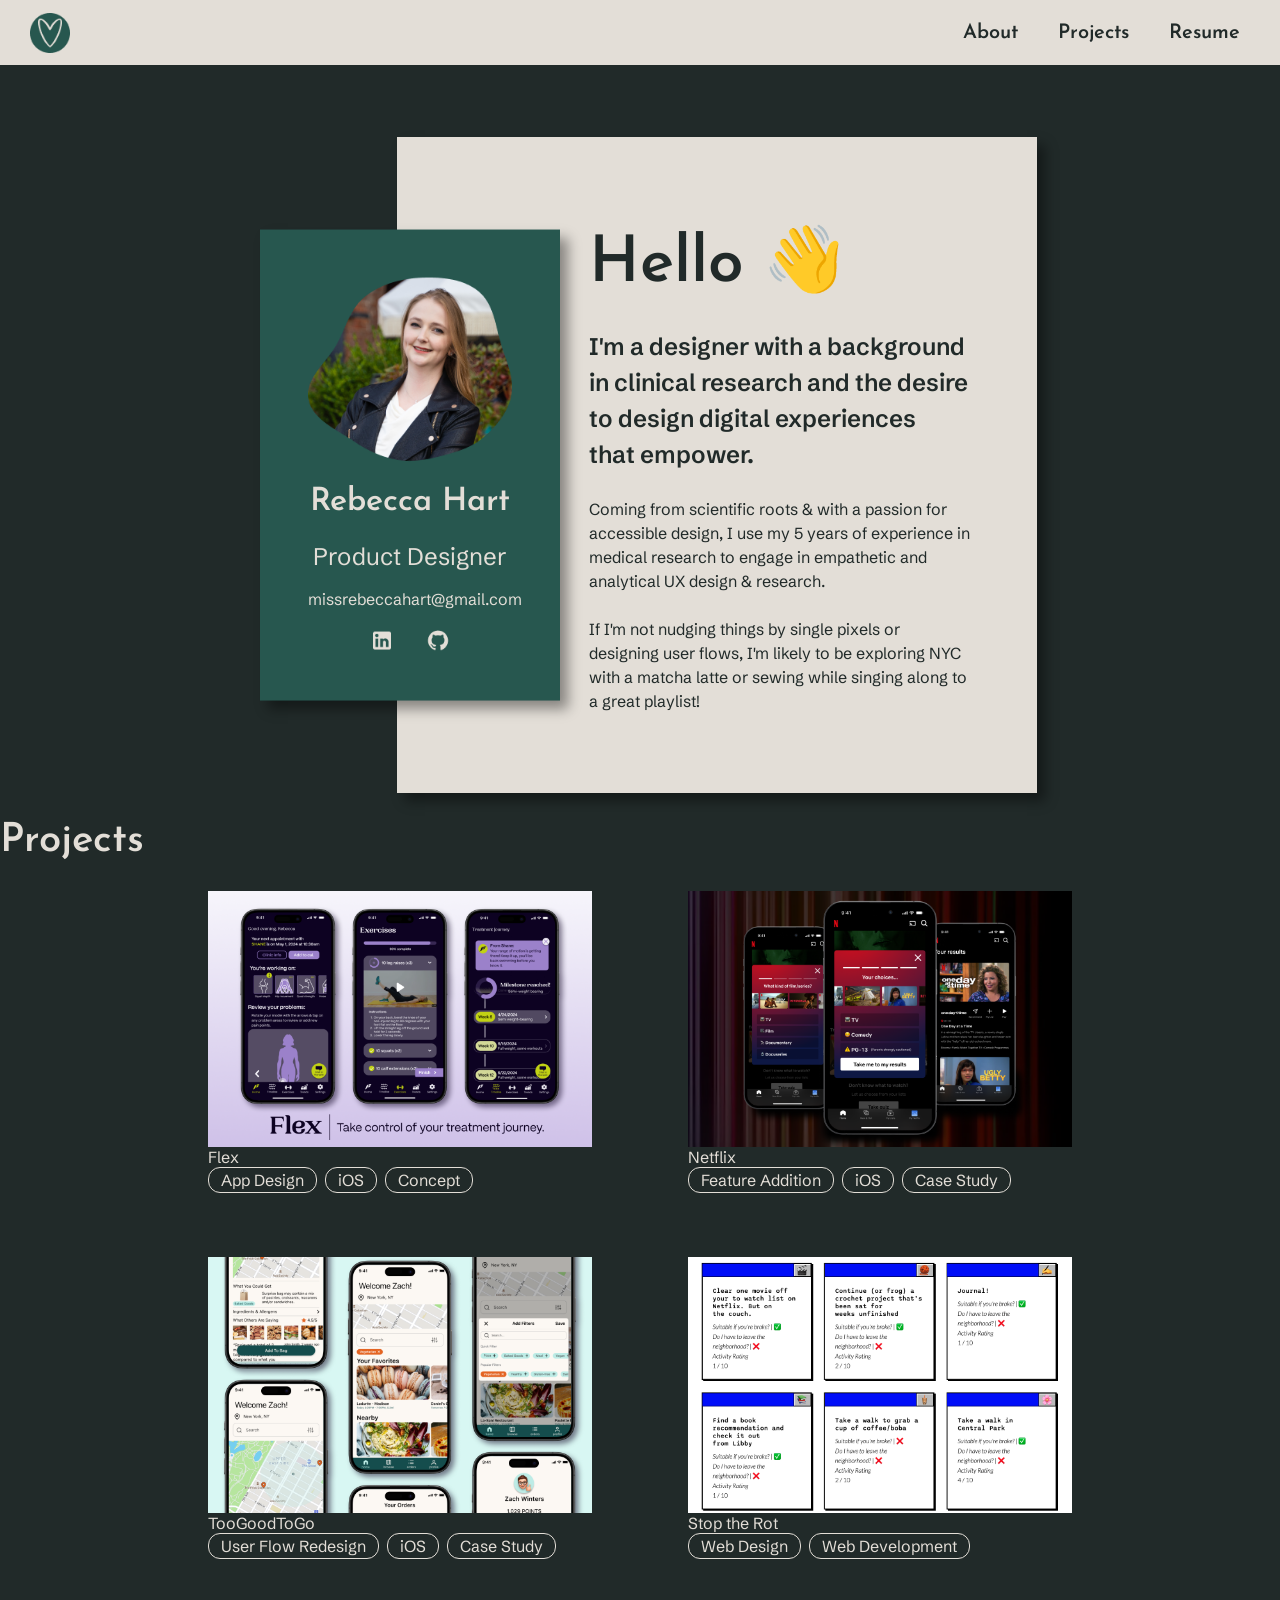
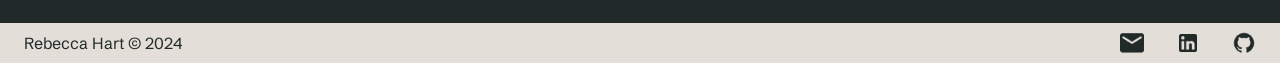
==== index.html @ 6f6ec706 "Link to STR direct" ====
<html>
	<head>
		<title>Rebecca Hart | Product Designer</title>
		<meta charset="utf-8">
		<meta name="viewport" content="width=device-width, initial-scale=1">
		<link href="favicon.ico?" rel="icon" sizes="any" type="image/x-icon">
		<meta property="description" content="Placeholder text">
		<meta content="https://rebeccargh.github.io/assets/link-meta.png" property="og:image">
		<meta content="This is a placeholder image - will eventually be a preview of this site. Yes I know this is an incorrect use of an alt tag." property="og:image:alt">
		 <link href="assets/reset.css" rel="stylesheet">
		 <link href="assets/style.css" rel="stylesheet">
	</head>
	<body>
		<header>
			<a href="index.html"><img src="assets/logo.png"></a>
			<ul>
				<li><a href="about.html">About</a></li>
				<li><a href="#ProjectsHeader">Projects</a></li>
				<li><a href="resume.html">Resume</a></li>
			</ul>
		</header>
		<main>
			<section id="hero">
				<div id="heroName">
					<img id="headshot" src="assets/headshot.png">
					<div class="mobileLayout">
						<h1>Rebecca Hart</h1>
						<h2>Product Designer</h2>
					</div>
					<p>missrebeccahart@gmail.com</p>
					<div class="linkImages">
						<a href="https://www.linkedin.com/in/rebeccahart-nyc"><img src="assets/linkedin.png"></a><a href="https://github.com/rebeccargh"><img src="assets/github.png"></a>
					</div>
				</div>
				<div id="heroIntro">
					<p class="hello">Hello 👋</p>
					<p class="mission">I'm a designer with a background in clinical research and the desire to design digital experiences that empower.</p>
					<p>Coming from scientific roots & with a passion for accessible design, I use my 5 years of experience in medical research to engage in empathetic and analytical UX design & research.<br><br>
					If I'm not nudging things by single pixels or designing user flows, I'm likely to be exploring NYC with a matcha latte or sewing while singing along to a great playlist!</p>
				</div>
			</section>
			<section>
				<h2 class="sectionHeader" id="ProjectsHeader">Projects</h2>
				<div id="Projects">
					<a href="/flex.html">
						<div class="projectItem">
							<img src="assets/flex-hero.png">
							<h3>Flex</h3>
								<div class="tags">
									<p class="projectTag">App Design</p>
									<p class="ProjectTag">iOS</p>
									<p class="ProjectTag">Concept</p>
								</div>
						</div>
					</a>
					<a href="/netflix.html">
						<div class="projectItem">
							<img src="assets/netflix-hero.png">
							<h3>Netflix</h3>
								<div class="tags">
									<p class="projectTag">Feature Addition</p>
									<p class="ProjectTag">iOS</p>
									<p class="ProjectTag">Case Study</p>
								</div>
						</div>
					</a>
					<a href="tgtg.html">
						<div class="projectItem">
							<img src="assets/tgtg-hero.png">
							<h3>TooGoodToGo</h3>
								<div class="tags">
									<p class="projectTag">User Flow Redesign</p>
									<p class="ProjectTag">iOS</p>
									<p class="ProjectTag">Case Study</p>
								</div>
						</div>
					</a>
					<a href="https://rebeccargh.github.io/stoptherot/">
						<div class="projectItem">
							<img src="assets/str-hero.png">
							<h3>Stop the Rot</h3>
								<div class="tags">
									<p class="projectTag">Web Design</p>
									<p class="ProjectTag">Web Development</p>
								</div>
						</div>
					</a>
				</section>
		</main>
		<footer>
			<p>Rebecca Hart © 2024</p>
			<div class="linkImages">
				<a href="mailto:rebeccahart.nyc@gmail.com"><img src="assets/green_mail.png"></a>
				<a href="https://www.linkedin.com/in/rebeccahart-nyc"><img src="assets/green_linkedin.png"></a>
				<a href="https://github.com/rebeccargh"><img src="assets/green_github.png"></a>
			</div>
		</footer>
	</body>
</html>
---- assets/style.css ----
@import url('https://fonts.googleapis.com/css2?family=Schibsted+Grotesk:ital,wght@0,400..900;1,400..900&display=swap');
@import url('https://fonts.googleapis.com/css2?family=Josefin+Sans:ital,wght@0,100..700;1,100..700&display=swap');
@font-face {
	font-family: 'Wildest Dreams';
	src: url('../portfolio/assets/WildestDreams.otf') format('otf');
	font-weight: normal;
    font-style: normal;
	font-weight: 1 1000;
}

:root {
	--font-size: 16px;
	--color: #212A29;
	--font-size: 1em;
	--subtext: 12pt;
	--color: #E3DED7;
	--highlight-color: #27574F;
	--gutter: 8px;
	--background-color: #212A29;
	--gutter: 0.5em;
}

em {
	font-weight: 600;
	font-size: calc(var(--font-size)*1.1);
}

html {
	scroll-behavior: smooth;
}

html, body {
	height: 100%;
	margin: 0;
	padding: 0;
}

body {
	color: var(--color);
	font-family: 'Schibsted Grotesk';
	background-color: var(--background-color);
	position: relative;
}

main {
	min-height: 88%;
}

h1 {
	font-family: 'Wildest Dreams', 'Josefin Sans';
	font-weight: 600;
	font-size: calc(var(--font-size)*2);
	padding-top: calc(var(--gutter)*1.5);
	padding-bottom: calc(var(--gutter)*1.5);
}

h2 {
	font-size: calc(var(--font-size)*1.5);
	padding-bottom: calc(var(--gutter)*1.5);
}

header {
	background-color: var(--color);
	color: var(--background-color);
	font-family: 'Wildest Dreams', 'Josefin Sans';
	font-weight: 600;
	font-size: calc(var(--font-size)*1.25);
	padding-top: calc(var(--gutter)*1.25);
	padding-bottom: calc(var(--gutter)*1.25);
	padding-left: calc(var(--gutter)*3);
	width: 100vw;
	display: flex;
	justify-content: space-between;
	align-items: center;
	position: relative;
}

header img {
	height: 40px;
}

ul {
	display: flex;
	flex-direction: row;
	justify-content: flex-end;
	column-gap: calc(var(--gutter)*4);
	text-align: right;
	padding-right: calc(var(--gutter)*4);
}

li:hover {
	color: var(--highlight-color);
	transition: 0.2s;
}

button {
	background: var(--highlight-color);
	font-size: calc(var(--font-size)*1.4);
	font-family: 'Wildest Dreams', 'Josefin Sans';
	display: flex;
	column-gap: calc(var(--gutter)*2);
	align-items: center;
	padding-top: calc(var(--gutter)*1);
	padding-bottom: calc(var(--gutter)*1);
	padding-left: calc(var(--gutter)*2);
	padding-right: calc(var(--gutter)*2);
	margin-top: calc(var(--gutter)*4);
	margin-bottom: calc(var(--gutter)*4);
	border-radius: 0.5em;
	box-shadow: 4px 4px 8px rgba(0, 0, 0, 0.4);
	transition: 0.2s ease;
}

button:hover {
	background: var(--color);
	color: var(--background-color);
	font-weight: 600;
	transition: 0.2s ease;
}

footer {
	background-color: var(--color);
	color: var(--background-color);
	display: flex;
	justify-content: space-between;
	align-items: center;
	padding-left: calc(var(--gutter)*3);
	padding-right: calc(var(--gutter)*3);
	padding-top: var(--gutter);
	padding-bottom: var(--gutter);
	width: 100%;
	position: relative;
	bottom: 0;
}

/* ELEMENTS */

.linkImages {
	display: flex;
	justify-content: center;
	column-gap: calc(var(--gutter)*4);
	max-height: 24px;
}

.sectionHeader {
	font-family: 'Wildest Dreams', 'Josefin Sans';
	font-weight: 600;
	font-size: calc(var(--font-size)*2.5);
	margin-top: calc(var(--gutter)*3);
	padding-top: calc(var(--gutter)*2);
	clear: both;
}

@media screen and (max-width:900px) {
	.sectionHeader {
		margin-top: calc(var(--gutter)*6);
	}
}

.linkImages img {
	width: 24px;
}

.buttonNav {
	display: flex;
	margin: auto;
}

/* HOME PAGE */

#hero {
	/* width: 60vw; */
	margin: auto;
	display: flex;
    justify-content: center;
    align-items: center;
    position: relative;
}

#heroName {
	width: 70vw;
	min-width: 300px;
	background-color: var(--highlight-color);
	text-align: center;
	padding-left: calc(var(--gutter)*6);
	padding-right: calc(var(--gutter)*6);
	padding-bottom: calc(var(--gutter)*4);
	padding-top: calc(var(--gutter)*4);
	position: absolute;
	top: 4%;
	margin: auto;
	box-shadow: 8px 8px 12px rgba(0, 0, 0, 0.4);
	z-index: 1;
}

@media screen and (max-width:900px) {
		.mobileLayout > h2::before {
		content: " | ";
	}
	.mobileLayout {
		display: flex;
		align-content: center;
	}
	#heroName img {
		margin-bottom: calc(var(--gutter)*4);
	}
}

#heroName p {
	padding-bottom: calc(var(--gutter)*2.5);
}

#heroIntro {
	width: 80vw;
	background-color: var(--color);
	color: var(--background-color);
	padding-left: calc(var(--gutter)*8);
	padding-right: calc(var(--gutter)*8);
	padding-top: calc(var(--gutter)*56);
	padding-bottom: calc(var(--gutter)*10);
	position: relative;
	top: 16vh;
	box-shadow: 8px 8px 12px rgba(0, 0, 0, 0.4);
	z-index: 0;
}

.hello {
	font-family: 'Wildest Dreams', 'Josefin Sans';
	font-weight: 600;
	font-size: calc(var(--font-size)*3);
	padding-bottom: calc(var(--gutter)/2);
}

.mission {
	font-size: calc(var(--font-size)*1.2);
	font-weight: 600;
	padding-bottom: calc(var(--gutter)*2);
}

#heroIntro p {
	width: 30vw;
	line-height: 1.5em;
}

@media screen and (max-width:900px) {
	#heroIntro p {
		width: 60vw;
	}
}

#projects {
	position: relative;
	display: flex;
	flex-wrap: wrap;
	column-gap: calc(var(--gutter)*12);
	row-gap: calc(var(--gutter)*8);
	justify-content: center;
	height: fit-content;
	padding-bottom: calc(var(--gutter)*8);
}

.projectItem {
	transition: 0.4s;
	background-color: var(--background-color);
}

.projectItem:hover {
	transform: scale(1.1);
	transition: 0.4s;
}

.projectItem img {
	width: 30vw;
}

.tags {
	display: flex;
	column-gap: var(--gutter);
}

.projectTag {
	font-size: var(--subtext);
	border: solid 1px;
	border-radius: 12px;
	padding-left: calc(var(--gutter)*1.5);
	padding-right: calc(var(--gutter)*1.5);
	padding-top: calc(var(--gutter)/4);
	padding-bottom: calc(var(--gutter)/4);
}

@media screen and (min-width: 900px) {
	#hero {
		width: 60vw;
	}	
	#heroName {
		width: 20vw;
		min-width: 300px;
		text-align: center;
		padding-top: calc(var(--gutter)*6);
		padding-bottom: calc(var(--gutter)*6);
		position: absolute;
		top: 61%;
		left: 20%;
		transform: translate(-50%, -50%);
		z-index: 1;
	}
	#heroIntro {
		width: 60vw;
		padding-left: 42%;
		padding-top: calc(var(--gutter)*10);
		padding-bottom: calc(var(--gutter)*10);
		position: relative;
		top: 10vh;
		left: 10%;
		z-index: 0;
	}
	.hello {
		font-family: 'Wildest Dreams', 'Josefin Sans';
		font-weight: 600;
		font-size: calc(var(--font-size)*4);
		padding-bottom: calc(var(--gutter)/2);
	}
	.mission {
		font-size: calc(var(--font-size)*1.5);
		font-weight: 600;
		padding-bottom: calc(var(--gutter)*2);
	}
}

@media screen and (min-width: 1200px) {
	#heroIntro {
		width: 50vw;
		padding-left: 25%;
		top: 8vh;
		left: 10%;
	}
}

/* ABOUT PAGE */

.aboutLabel {
	background-color: var(--highlight-color);
	color: var(--color);
	text-align: center;
	width: max-content;
	padding-left: calc(var(--gutter)*8);
	padding-right: calc(var(--gutter)*8);
	position: absolute;
	right: 4vw;
	top: 12vh;
	box-shadow: 8px 8px 12px rgba(0, 0, 0, 0.4);
}

.aboutContent {
	background-color: var(--color);
	color: var(--background-color);
	margin: calc(var(--gutter)*6);
	padding: calc(var(--gutter)*6);
	padding-top: calc(var(--gutter)*8);
	display: flex;
	flex-direction: column;
	align-items: center;
}

.aboutSpread {
	display: flex;
	flex-direction: column;
	column-gap: calc(var(--gutter)*12);
	align-items: center;
	margin-bottom: calc(var(--gutter)*8);
	max-width: 72vw;
}

.aboutSpread img {
	max-width: 56vw;
	margin-bottom: calc(var(--gutter)*4);
}
.aboutSpread p {
	padding-bottom: calc(var(--gutter)*2);
	max-width: 65ch;
}

.aboutGallery {
	display: flex;
	flex-direction: column;
	row-gap: calc(var(--gutter)*4);
}

.aboutGallery img{
	max-width: 56vw;
}

@media screen and (min-width: 800px) {
	.aboutLabel {
		right: 4vw;
		top: 14vh;
	}
	.aboutContent {
		background-color: var(--color);
		color: var(--background-color);
		margin: calc(var(--gutter)*12);
		padding: calc(var(--gutter)*8);
		display: flex;
		flex-direction: column;
		align-items: center;
	}
	.aboutSpread {
		flex-direction: row-reverse;
		column-gap: calc(var(--gutter)*12);
	}
	.aboutSpread img {
		max-width: 28vw;
		margin-bottom: 0;
	}
	.aboutGallery {
		flex-direction: row;
		justify-content: space-between;
		column-gap: calc(var(--gutter)*4);
	}
		.aboutGallery img{
			max-width: 20vw;
	}
}

/* PROJECTS PAGES */

.caseStudy {
	margin-top: calc(var(--gutter)*4);
}

.projectTitle {
	box-shadow: inset 0 0 0 2px var(--color);
	border-radius: 16px 0px 0px 16px;
	background-color: var(--highlight-color);
	position: relative;
	display: flex;
	justify-content: flex-start;
	padding-right: calc(var(--gutter)*4);
	margin-left: calc(var(--gutter)*12);
	margin-right: calc(var(--gutter)*12);
}

.heroImg {
	padding: 0;
	margin: 0;
	/* position: relative;
	top: 15%;
    left: 10%;
	z-index: 0; */
}

.heroImg img {
	max-height: 60vh;
	/* box-shadow: 8px 8px 12px rgba(0, 0, 0, 0.4); */
}

.projectInfo {
	width: 50%;
	color: var(--color);
	align-self: center;
	padding-left: calc(var(--gutter)*6);
	/* position: relative;
	top: 12vh;
	right: -40%;
	box-shadow: 8px 8px 12px rgba(0, 0, 0, 0.4);
	z-index: 1; */
}

.caseStudyIntro {
	margin-top: calc(var(--gutter)*4);
	margin-left: calc(var(--gutter)*16);
	margin-right: calc(var(--gutter)*16);
	padding-top: calc(var(--gutter)*2);
	display: flex;
	align-items: center;
}
 
.caseStudyIntro > p {
	max-width: 70ch;
	line-height: 1.4;
}

.caseStudyIntro > * {
	margin-bottom: calc(var(--gutter)*4);
}

.strIntro {
	padding-top: calc(var(--gutter)*4);
}
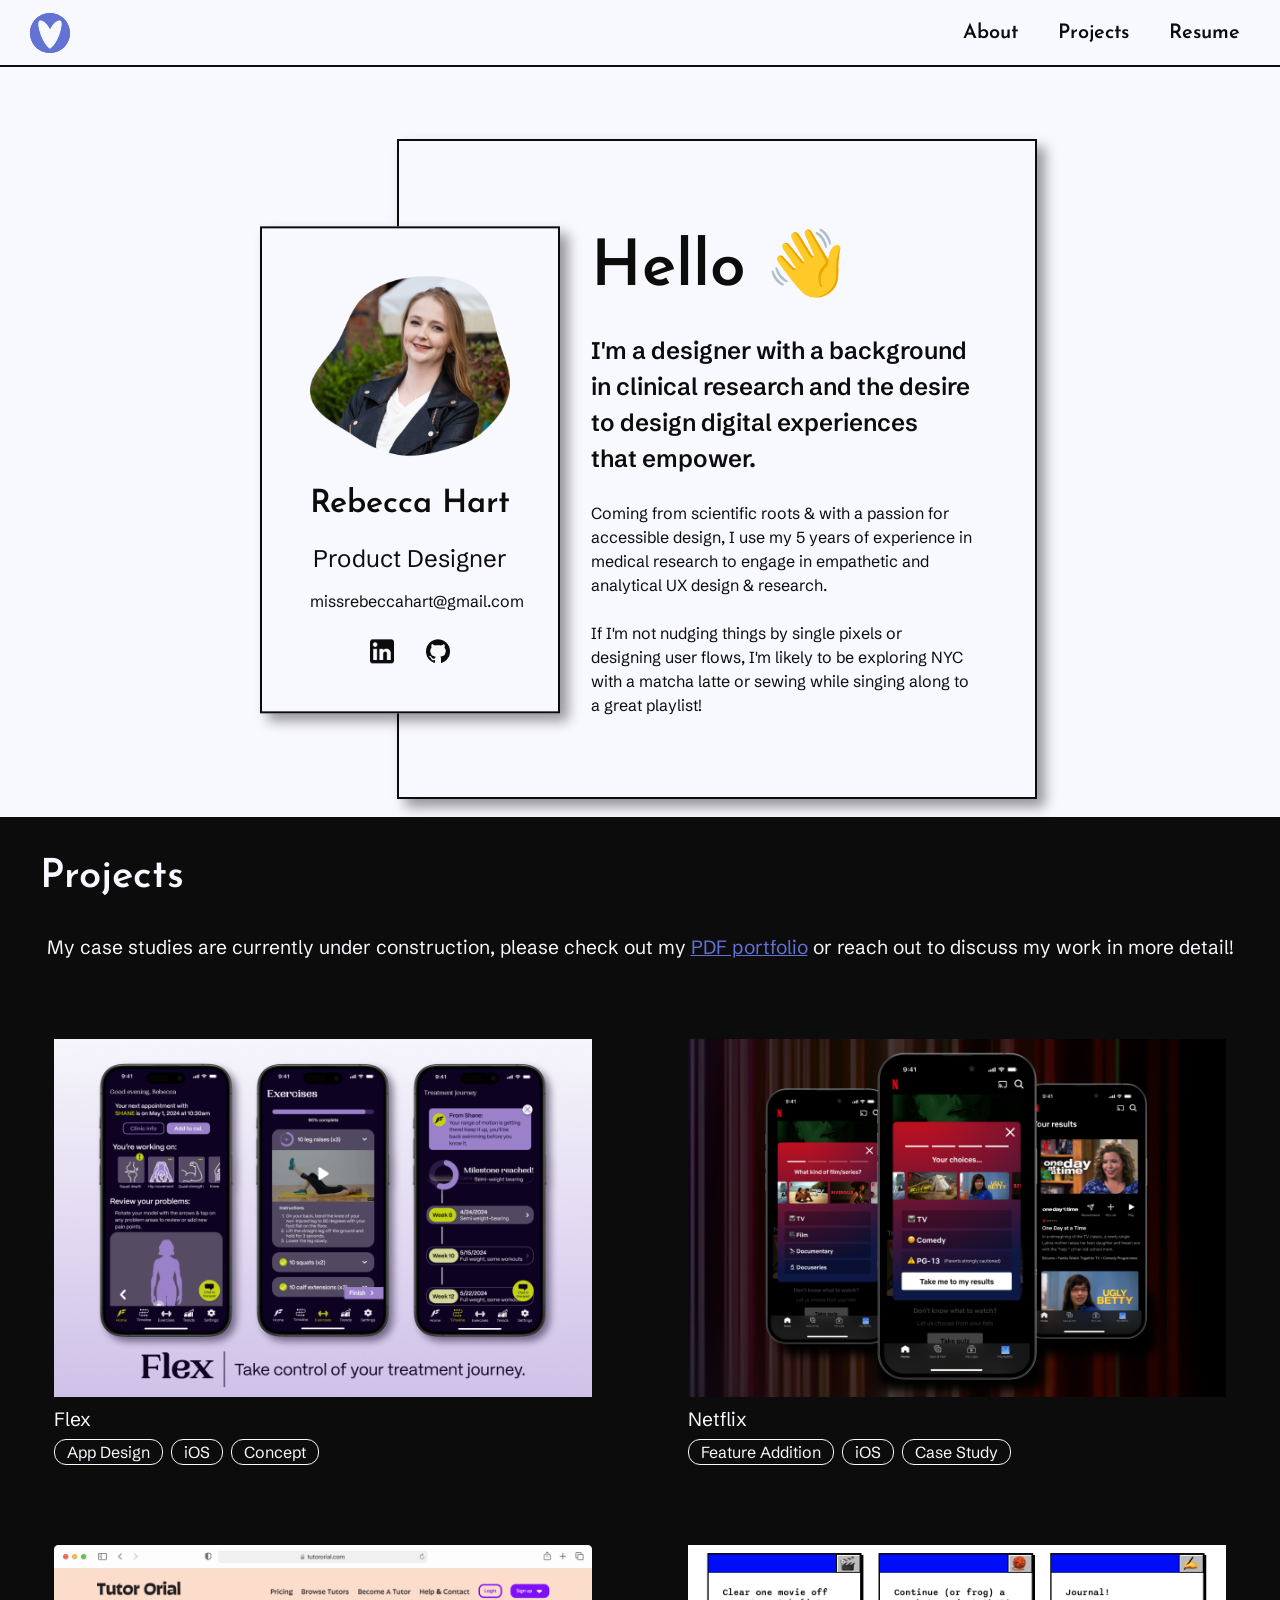
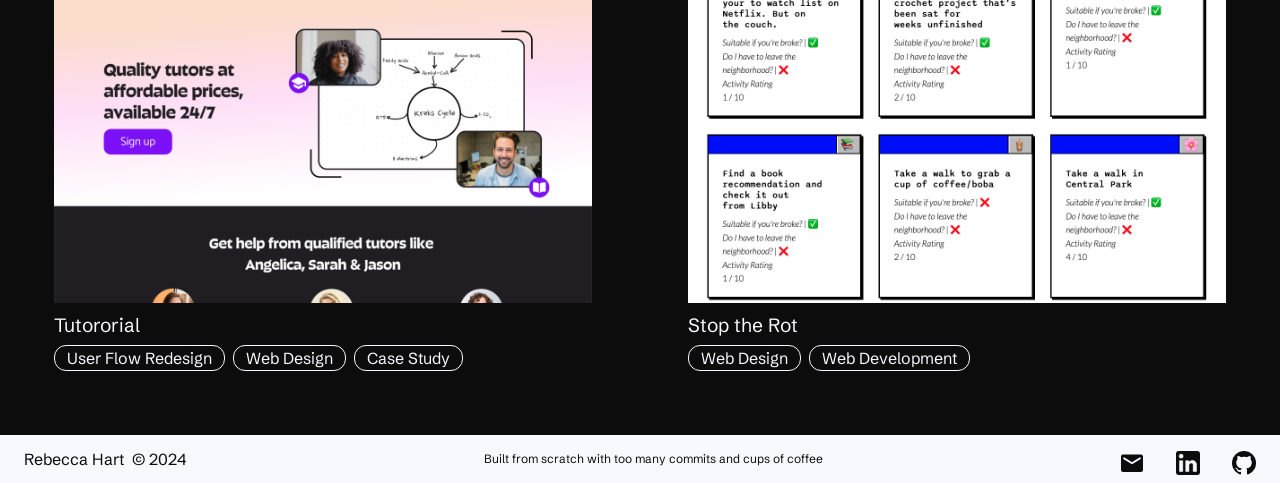
==== commit 77b5876c: "Huge commit, rebrand & asset upload Rebranded color scheme and uploaded new icons to match.  Added t" ====
--- a/index.html
+++ b/index.html
@@ -12,11 +12,13 @@
 	</head>
 	<body>
 		<header>
-			<a href="index.html"><img src="assets/logo.png"></a>
-			<ul>
+			<a href="index.html">
+				<img src="assets/purpleheart_vector.svg">
+			</a>
+			<ul id="menu">
 				<li><a href="about.html">About</a></li>
 				<li><a href="#ProjectsHeader">Projects</a></li>
-				<li><a href="resume.html">Resume</a></li>
+				<li><a href="assets/2024_Resume.pdf" target="_blank">Resume</a></li>
 			</ul>
 		</header>
 		<main>
@@ -29,7 +31,7 @@
 					</div>
 					<p>missrebeccahart@gmail.com</p>
 					<div class="linkImages">
-						<a href="https://www.linkedin.com/in/rebeccahart-nyc"><img src="assets/linkedin.png"></a><a href="https://github.com/rebeccargh"><img src="assets/github.png"></a>
+						<a href="https://www.linkedin.com/in/rebeccahart-nyc"><img src="assets/black_linkedin.png"></a><a href="https://github.com/rebeccargh"><img src="assets/black_github.png"></a>
 					</div>
 				</div>
 				<div id="heroIntro">
@@ -42,6 +44,7 @@
 			<section>
 				<h2 class="sectionHeader" id="ProjectsHeader">Projects</h2>
 				<div id="Projects">
+					<p class="temp">My case studies are currently under construction, please check out my <a href="https://bit.ly/3xhiQfK">PDF portfolio</a> or reach out to discuss my work in more detail!</p>
 					<a href="/flex.html">
 						<div class="projectItem">
 							<img src="assets/flex-hero.png">
@@ -53,7 +56,7 @@
 								</div>
 						</div>
 					</a>
-					<a href="/netflix.html">
+					<!-- <a href="/netflix.html"> -->
 						<div class="projectItem">
 							<img src="assets/netflix-hero.png">
 							<h3>Netflix</h3>
@@ -63,18 +66,18 @@
 									<p class="ProjectTag">Case Study</p>
 								</div>
 						</div>
-					</a>
-					<a href="tgtg.html">
+					<!-- </a> -->
+					<!-- <a href="tutororial.html"> -->
 						<div class="projectItem">
-							<img src="assets/tgtg-hero.png">
-							<h3>TooGoodToGo</h3>
+							<img src="assets/tutororial-hero.png">
+							<h3>Tutororial</h3>
 								<div class="tags">
 									<p class="projectTag">User Flow Redesign</p>
-									<p class="ProjectTag">iOS</p>
+									<p class="ProjectTag">Web Design</p>
 									<p class="ProjectTag">Case Study</p>
 								</div>
 						</div>
-					</a>
+					<!-- </a> -->
 					<a href="https://rebeccargh.github.io/stoptherot/">
 						<div class="projectItem">
 							<img src="assets/str-hero.png">
@@ -88,11 +91,12 @@
 				</section>
 		</main>
 		<footer>
-			<p>Rebecca Hart © 2024</p>
+			<p>Rebecca Hart  © 2024</p>
+			<p><sub>Built from scratch with too many commits and cups of coffee</sub></p>
 			<div class="linkImages">
-				<a href="mailto:rebeccahart.nyc@gmail.com"><img src="assets/green_mail.png"></a>
-				<a href="https://www.linkedin.com/in/rebeccahart-nyc"><img src="assets/green_linkedin.png"></a>
-				<a href="https://github.com/rebeccargh"><img src="assets/green_github.png"></a>
+				<a href="mailto:rebeccahart.nyc@gmail.com"><img src="assets/black_mail.png"></a>
+				<a href="https://www.linkedin.com/in/rebeccahart-nyc"><img src="assets/black_linkedin.png"></a>
+				<a href="https://github.com/rebeccargh"><img src="assets/black_github.png"></a>
 			</div>
 		</footer>
 	</body>
--- a/assets/style.css
+++ b/assets/style.css
@@ -9,20 +9,27 @@
 }
 
 :root {
-	--font-size: 16px;
-	--color: #212A29;
+	/* --font-size: 16px; */
 	--font-size: 1em;
 	--subtext: 12pt;
-	--color: #E3DED7;
+	--gutter: 0.5em;
+	/* color palette */
+	--color: #f8f8ff;
+	--background-color: #0C0C0C;
+	/* --highlight-color: #27574F; */
+	--highlight-purple: #6273D4;
 	--highlight-color: #27574F;
-	--gutter: 8px;
-	--background-color: #212A29;
-	--gutter: 0.5em;
+	--beige: #E3DED7;
+	--dark-green: #212A29;
 }
 
 em {
 	font-weight: 600;
 	font-size: calc(var(--font-size)*1.1);
+}
+
+sub{
+	font-size: calc(var(--subtext)*0.75);
 }
 
 html {
@@ -36,9 +43,12 @@
 }
 
 body {
-	color: var(--color);
+	/* color: var(--color);
+	background: var(--background-color); */
+	color: var(--background-color);
+	background-color: var(--color);
+
 	font-family: 'Schibsted Grotesk';
-	background-color: var(--background-color);
 	position: relative;
 }
 
@@ -59,9 +69,15 @@
 	padding-bottom: calc(var(--gutter)*1.5);
 }
 
+h3 {
+	font-size: calc(var(--font-size)*1.2);
+}
+
 header {
 	background-color: var(--color);
 	color: var(--background-color);
+	border-bottom: 2px solid;
+	border-color: var(--background-color);
 	font-family: 'Wildest Dreams', 'Josefin Sans';
 	font-weight: 600;
 	font-size: calc(var(--font-size)*1.25);
@@ -76,20 +92,36 @@
 }
 
 header img {
+	height: 48px;
+}
+
+@media screen and (max-width: 600px) {
+	header #menu{
+		font-size: calc(var(--font-size)*1.05);
+	}
+}
+
+header img {
 	height: 40px;
 }
 
-ul {
+#menu {
 	display: flex;
 	flex-direction: row;
 	justify-content: flex-end;
-	column-gap: calc(var(--gutter)*4);
+	column-gap: calc(var(--gutter)*2);
 	text-align: right;
 	padding-right: calc(var(--gutter)*4);
 }
 
+@media screen and (min-width: 600px) {
+	#menu {
+		column-gap: calc(var(--gutter)*4);
+	}
+}
+
 li:hover {
-	color: var(--highlight-color);
+	color: var(--highlight-purple);
 	transition: 0.2s;
 }
 
@@ -118,6 +150,21 @@
 	transition: 0.2s ease;
 }
 
+.temp {
+	font-size: calc(var(--font-size)*1.2);
+}
+
+.temp a {
+	color: var(--highlight-purple);
+	text-decoration: underline;
+	transition: 0.2s ease;
+}
+.temp a:hover {
+	font-weight: 600;
+	color: #8e9ceb;
+	transition: 0.2s ease;
+}
+
 footer {
 	background-color: var(--color);
 	color: var(--background-color);
@@ -139,15 +186,15 @@
 	display: flex;
 	justify-content: center;
 	column-gap: calc(var(--gutter)*4);
-	max-height: 24px;
 }
 
 .sectionHeader {
 	font-family: 'Wildest Dreams', 'Josefin Sans';
 	font-weight: 600;
 	font-size: calc(var(--font-size)*2.5);
-	margin-top: calc(var(--gutter)*3);
+	margin-top: calc(var(--gutter)*4.5);
 	padding-top: calc(var(--gutter)*2);
+	padding-left:  calc(var(--gutter)*2);
 	clear: both;
 }
 
@@ -180,7 +227,12 @@
 #heroName {
 	width: 70vw;
 	min-width: 300px;
-	background-color: var(--highlight-color);
+	/* background-color: var(--highlight-color); */
+	background-color: var(--color);
+	color: var(--background-color);
+	border: 2px solid;
+	border-color: var(--background-color);
+	
 	text-align: center;
 	padding-left: calc(var(--gutter)*6);
 	padding-right: calc(var(--gutter)*6);
@@ -212,14 +264,17 @@
 
 #heroIntro {
 	width: 80vw;
-	background-color: var(--color);
+	/* background-color: var(--color);
+	color: var(--background-color); */
+	border: 2px solid;
+	border-color: var(--background-color);
 	color: var(--background-color);
 	padding-left: calc(var(--gutter)*8);
 	padding-right: calc(var(--gutter)*8);
 	padding-top: calc(var(--gutter)*56);
 	padding-bottom: calc(var(--gutter)*10);
 	position: relative;
-	top: 16vh;
+	top: 20vh;
 	box-shadow: 8px 8px 12px rgba(0, 0, 0, 0.4);
 	z-index: 0;
 }
@@ -259,6 +314,11 @@
 	padding-bottom: calc(var(--gutter)*8);
 }
 
+#projects, #ProjectsHeader {
+	background-color: var(--background-color);
+	color: var(--color);
+}
+
 .projectItem {
 	transition: 0.4s;
 	background-color: var(--background-color);
@@ -270,7 +330,11 @@
 }
 
 .projectItem img {
-	width: 30vw;
+	width: 42vw;
+}
+
+.projectItem img, div, h3 {
+	padding-top: calc(var(--gutter)*1);
 }
 
 .tags {
@@ -339,8 +403,10 @@
 /* ABOUT PAGE */
 
 .aboutLabel {
-	background-color: var(--highlight-color);
-	color: var(--color);
+	background-color: var(--color);
+	color: var(--background-color);
+	border: 2px solid;
+	border-color: var(--background-color);
 	text-align: center;
 	width: max-content;
 	padding-left: calc(var(--gutter)*8);
@@ -368,7 +434,11 @@
 	column-gap: calc(var(--gutter)*12);
 	align-items: center;
 	margin-bottom: calc(var(--gutter)*8);
+	padding: calc(var(--gutter)*4);
 	max-width: 72vw;
+	border: 2px solid;
+	border-color: var(--background-color);
+	box-shadow: 8px 8px 12px rgba(0, 0, 0, 0.4);
 }
 
 .aboutSpread img {
@@ -393,12 +463,13 @@
 @media screen and (min-width: 800px) {
 	.aboutLabel {
 		right: 4vw;
-		top: 14vh;
+		top: 16vh;
 	}
 	.aboutContent {
 		background-color: var(--color);
 		color: var(--background-color);
 		margin: calc(var(--gutter)*12);
+		margin-top: calc(var(--gutter)*8);
 		padding: calc(var(--gutter)*8);
 		display: flex;
 		flex-direction: column;
@@ -424,17 +495,14 @@
 
 /* PROJECTS PAGES */
 
-.caseStudy {
-	margin-top: calc(var(--gutter)*4);
-}
-
 .projectTitle {
 	box-shadow: inset 0 0 0 2px var(--color);
-	border-radius: 16px 0px 0px 16px;
-	background-color: var(--highlight-color);
+	border: 2px solid;
+	border-color: var(--background-color);
 	position: relative;
 	display: flex;
-	justify-content: flex-start;
+	/* justify-content: flex-start; */
+	padding-left: calc(var(--gutter)*4);
 	padding-right: calc(var(--gutter)*4);
 	margin-left: calc(var(--gutter)*12);
 	margin-right: calc(var(--gutter)*12);
@@ -456,7 +524,7 @@
 
 .projectInfo {
 	width: 50%;
-	color: var(--color);
+	color: var(--background-color);
 	align-self: center;
 	padding-left: calc(var(--gutter)*6);
 	/* position: relative;
@@ -484,6 +552,6 @@
 	margin-bottom: calc(var(--gutter)*4);
 }
 
-.strIntro {
+.infoIntro {
 	padding-top: calc(var(--gutter)*4);
 }
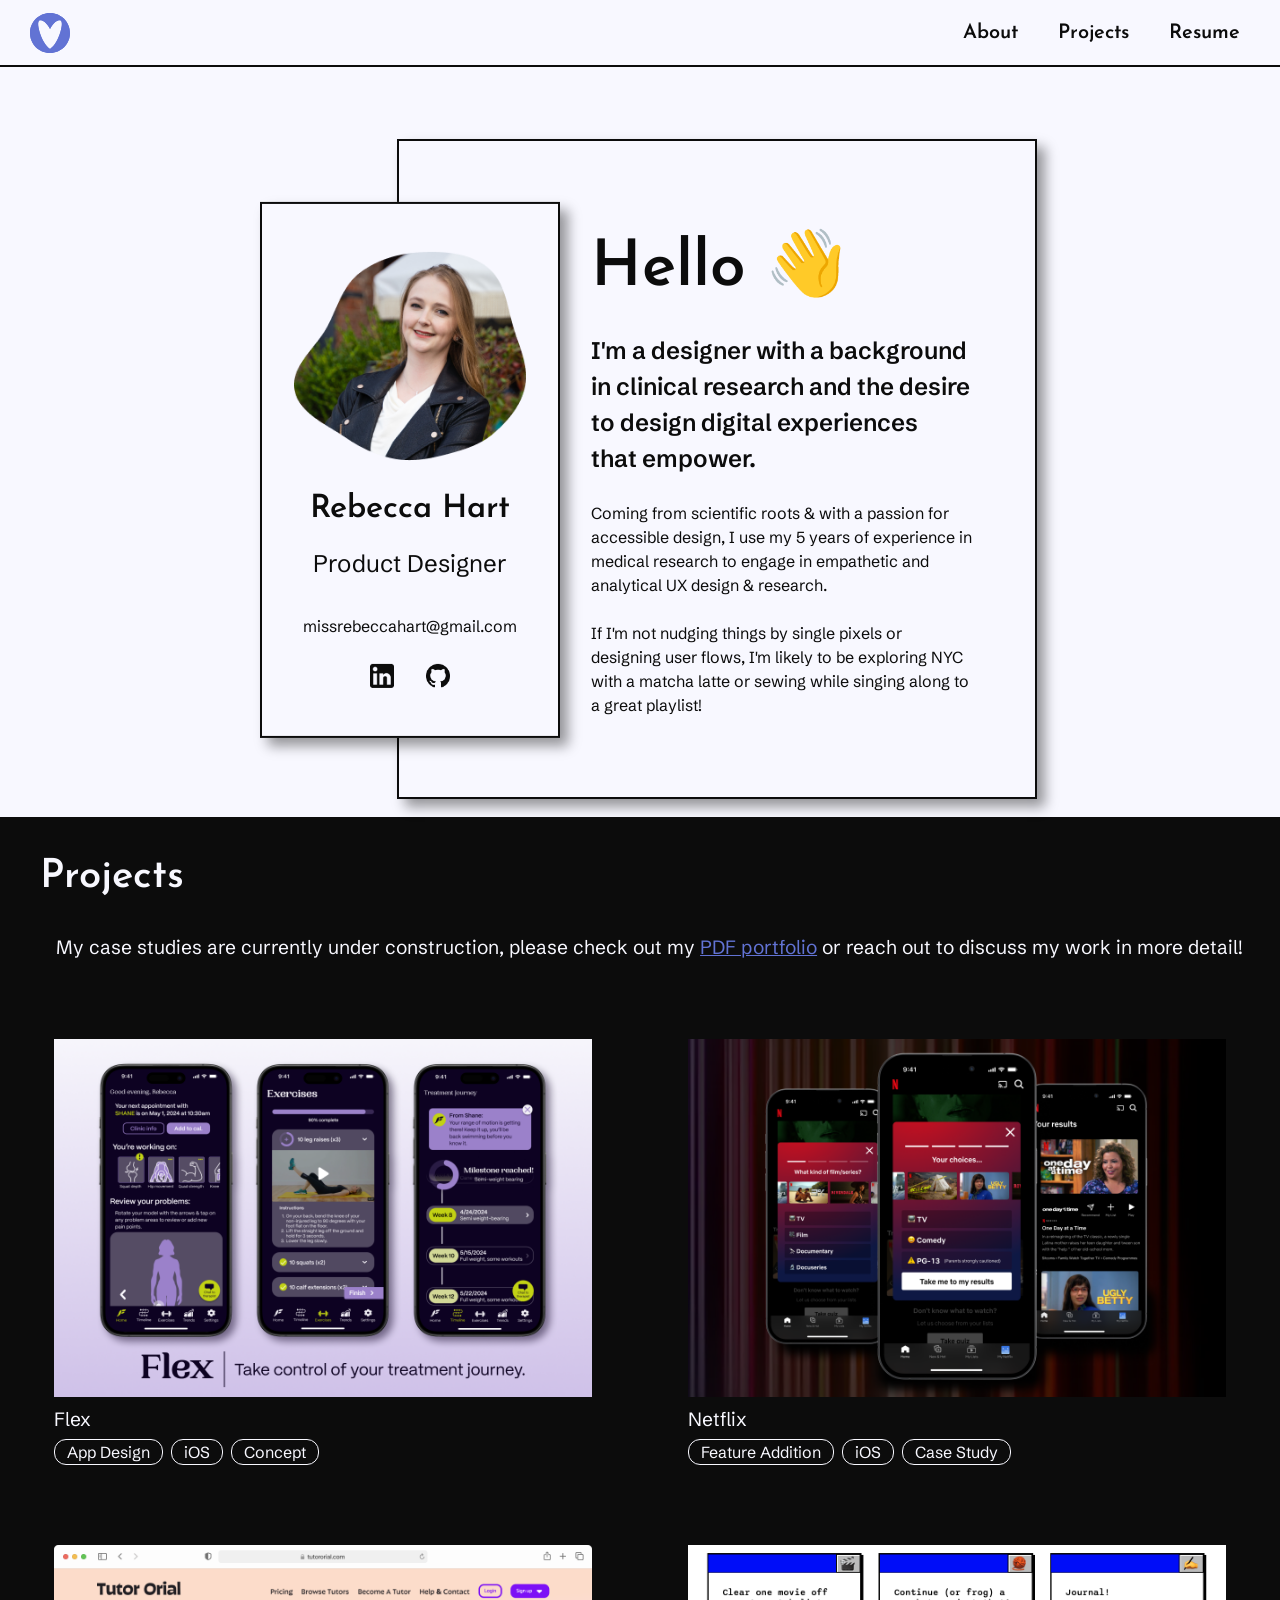
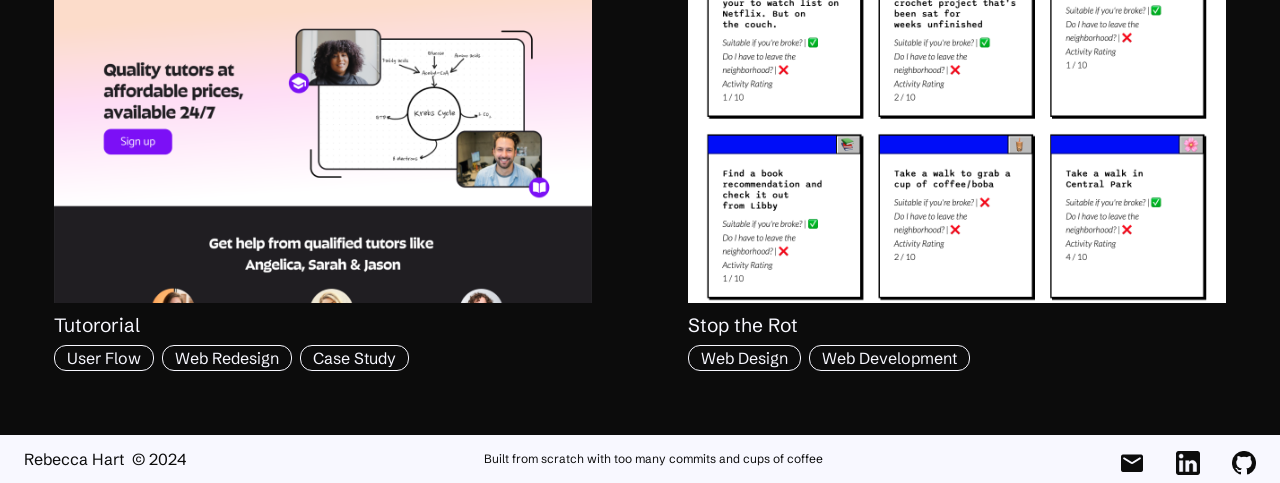
==== commit c537c2ee: "Footer niggles for mobile" ====
--- a/index.html
+++ b/index.html
@@ -72,8 +72,8 @@
 							<img src="assets/tutororial-hero.png">
 							<h3>Tutororial</h3>
 								<div class="tags">
-									<p class="projectTag">User Flow Redesign</p>
-									<p class="ProjectTag">Web Design</p>
+									<p class="projectTag">User Flow</p>
+									<p class="ProjectTag">Web Redesign</p>
 									<p class="ProjectTag">Case Study</p>
 								</div>
 						</div>
@@ -92,7 +92,7 @@
 		</main>
 		<footer>
 			<p>Rebecca Hart  © 2024</p>
-			<p><sub>Built from scratch with too many commits and cups of coffee</sub></p>
+			<p><sub>Built from scratch with too many commits and cups of coffee</sub></p>
 			<div class="linkImages">
 				<a href="mailto:rebeccahart.nyc@gmail.com"><img src="assets/black_mail.png"></a>
 				<a href="https://www.linkedin.com/in/rebeccahart-nyc"><img src="assets/black_linkedin.png"></a>
--- a/assets/style.css
+++ b/assets/style.css
@@ -152,6 +152,7 @@
 
 .temp {
 	font-size: calc(var(--font-size)*1.2);
+	padding-left: calc(var(--gutter)* 2);
 }
 
 .temp a {
@@ -168,6 +169,7 @@
 footer {
 	background-color: var(--color);
 	color: var(--background-color);
+	text-align: center;
 	display: flex;
 	justify-content: space-between;
 	align-items: center;
@@ -180,12 +182,31 @@
 	bottom: 0;
 }
 
+@media screen and (max-width: 700px) {
+	footer {
+		column-gap: calc(var(--gutter)*2);
+	}
+	footer p {
+		font-size: calc(var(--font-size)*0.75);
+	}
+	footer sub {
+		font-size: calc(var(--font-size)*0.5);
+	}
+}
+
 /* ELEMENTS */
 
 .linkImages {
 	display: flex;
 	justify-content: center;
 	column-gap: calc(var(--gutter)*4);
+}
+@media screen and (max-width: 700px) {
+	.linkImages {
+		display: flex;
+		justify-content: center;
+		column-gap: calc(var(--gutter)*2);
+	}
 }
 
 .sectionHeader {
@@ -200,7 +221,7 @@
 
 @media screen and (max-width:900px) {
 	.sectionHeader {
-		margin-top: calc(var(--gutter)*6);
+		margin-top: calc(var(--gutter)*10);
 	}
 }
 
@@ -232,10 +253,9 @@
 	color: var(--background-color);
 	border: 2px solid;
 	border-color: var(--background-color);
-	
 	text-align: center;
-	padding-left: calc(var(--gutter)*6);
-	padding-right: calc(var(--gutter)*6);
+	padding-left: calc(var(--gutter)*4);
+	padding-right: calc(var(--gutter)*4);
 	padding-bottom: calc(var(--gutter)*4);
 	padding-top: calc(var(--gutter)*4);
 	position: absolute;
@@ -246,12 +266,23 @@
 }
 
 @media screen and (max-width:900px) {
-		.mobileLayout > h2::before {
+		/* .mobileLayout > h2::before {
 		content: " | ";
-	}
+	} */
 	.mobileLayout {
 		display: flex;
 		align-content: center;
+		justify-content: center;
+	}
+	.mobileLayout h1 {
+		border-right: 2px solid var(--background-color);
+		padding-right: var(--gutter);
+	}
+	.mobileLayout h2 {
+		margin-top: calc(var(--gutter)*2);
+		margin-left: var(--gutter);
+		font-size: calc(var(--font-size)*1.25);
+		align-self: center;
 	}
 	#heroName img {
 		margin-bottom: calc(var(--gutter)*4);
@@ -259,11 +290,12 @@
 }
 
 #heroName p {
+	padding-top: calc(var(--gutter)*2.5);
 	padding-bottom: calc(var(--gutter)*2.5);
 }
 
 #heroIntro {
-	width: 80vw;
+	width: 88vw;
 	/* background-color: var(--color);
 	color: var(--background-color); */
 	border: 2px solid;
@@ -274,7 +306,7 @@
 	padding-top: calc(var(--gutter)*56);
 	padding-bottom: calc(var(--gutter)*10);
 	position: relative;
-	top: 20vh;
+	top: 22vh;
 	box-shadow: 8px 8px 12px rgba(0, 0, 0, 0.4);
 	z-index: 0;
 }
@@ -322,6 +354,7 @@
 .projectItem {
 	transition: 0.4s;
 	background-color: var(--background-color);
+	max-width: 90vw;
 }
 
 .projectItem:hover {
@@ -330,7 +363,7 @@
 }
 
 .projectItem img {
-	width: 42vw;
+	width: 88vw;
 }
 
 .projectItem img, div, h3 {
@@ -389,6 +422,9 @@
 		font-weight: 600;
 		padding-bottom: calc(var(--gutter)*2);
 	}
+	.projectItem img {
+		width: 42vw;
+	}
 }
 
 @media screen and (min-width: 1200px) {
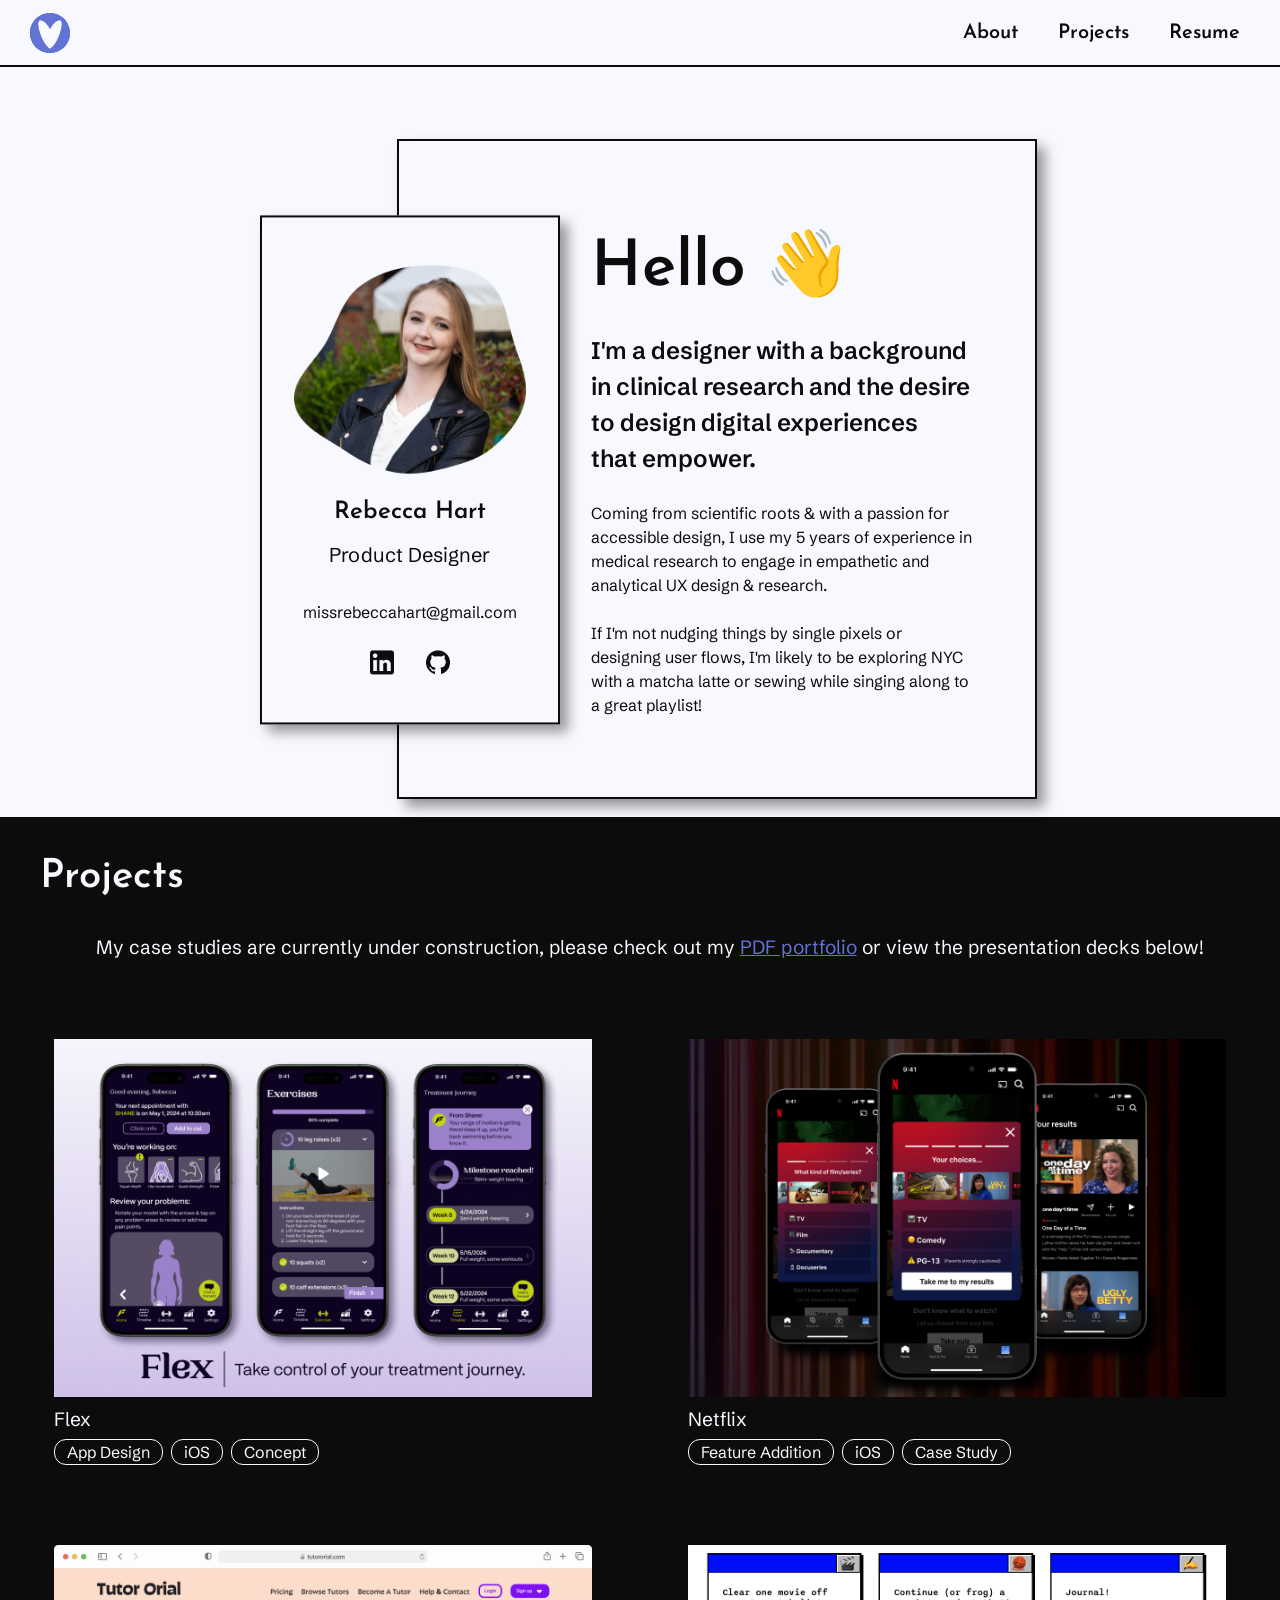
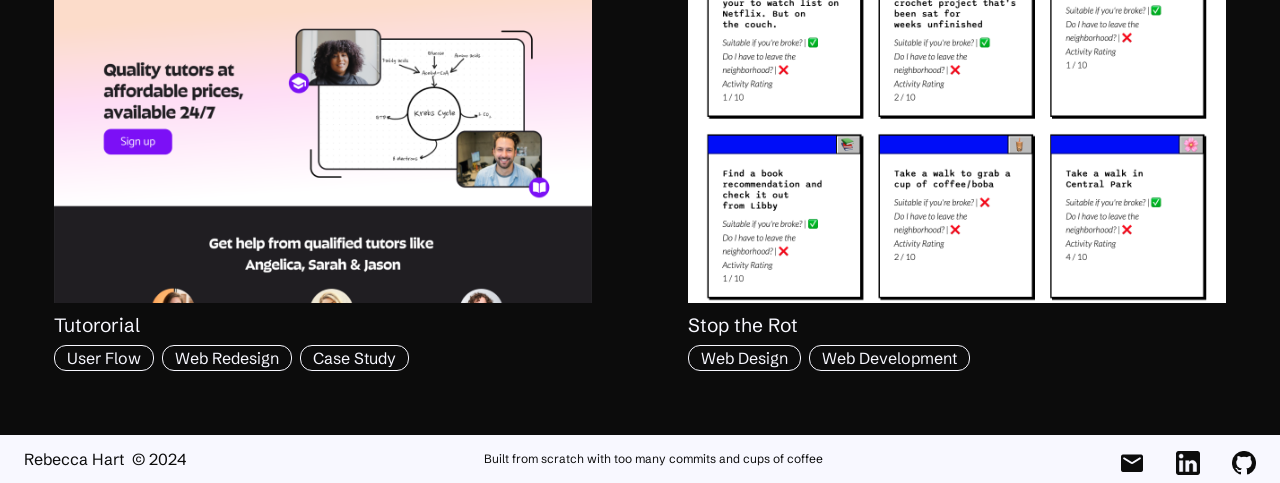
==== commit 1ab7ce4e: "Case study decks" ====
--- a/index.html
+++ b/index.html
@@ -26,10 +26,10 @@
 				<div id="heroName">
 					<img id="headshot" src="assets/headshot.png">
 					<div class="mobileLayout">
-						<h1>Rebecca Hart</h1>
-						<h2>Product Designer</h2>
+						<h1>Rebecca Hart</h1>
+						<h2>Product Designer</h2>
 					</div>
-					<p>missrebeccahart@gmail.com</p>
+					<p class="mobileLayout">missrebeccahart@gmail.com</p>
 					<div class="linkImages">
 						<a href="https://www.linkedin.com/in/rebeccahart-nyc"><img src="assets/black_linkedin.png"></a><a href="https://github.com/rebeccargh"><img src="assets/black_github.png"></a>
 					</div>
@@ -44,8 +44,9 @@
 			<section>
 				<h2 class="sectionHeader" id="ProjectsHeader">Projects</h2>
 				<div id="Projects">
-					<p class="temp">My case studies are currently under construction, please check out my <a href="https://bit.ly/3xhiQfK">PDF portfolio</a> or reach out to discuss my work in more detail!</p>
-					<a href="/flex.html">
+					<p class="temp">My case studies are currently under construction, please check out my <a href="https://bit.ly/3xhiQfK">PDF portfolio</a> or view the presentation decks below!</p>
+					<!-- <a href="/flex.html"> -->
+					<a href="https://www.figma.com/proto/Z6DwyIWT3B6sLU0VHVRMGX/Rebecca-Hart---Flex?page-id=1555%3A500&node-id=1555-517&viewport=1629%2C532%2C0.09&t=7IKOoOArJebBbzz2-1&scaling=contain&content-scaling=fixed">
 						<div class="projectItem">
 							<img src="assets/flex-hero.png">
 							<h3>Flex</h3>
@@ -57,6 +58,7 @@
 						</div>
 					</a>
 					<!-- <a href="/netflix.html"> -->
+					<a href="https://www.figma.com/proto/LWIf3oTgNPs2LBjBejZdQV/RebeccaHart_Portfolio?page-id=515%3A679&node-id=515-680&viewport=481%2C290%2C0.06&t=0dvy5oREvMkaHzV1-1&scaling=scale-down&content-scaling=fixed">
 						<div class="projectItem">
 							<img src="assets/netflix-hero.png">
 							<h3>Netflix</h3>
@@ -68,6 +70,7 @@
 						</div>
 					<!-- </a> -->
 					<!-- <a href="tutororial.html"> -->
+					<a href="https://www.figma.com/proto/LWIf3oTgNPs2LBjBejZdQV/RebeccaHart_Portfolio?page-id=515%3A560&node-id=515-561&viewport=1597%2C586%2C0.24&t=Qsg41Q5WAKOlbsAU-1&scaling=contain&content-scaling=fixed&starting-point-node-id=515%3A561">
 						<div class="projectItem">
 							<img src="assets/tutororial-hero.png">
 							<h3>Tutororial</h3>
--- a/assets/style.css
+++ b/assets/style.css
@@ -152,7 +152,14 @@
 
 .temp {
 	font-size: calc(var(--font-size)*1.2);
-	padding-left: calc(var(--gutter)* 2);
+	padding-left: calc(var(--gutter)*2);
+}
+
+@media screen and (max-width:900px) {
+	.temp {
+		padding-left: calc(var(--gutter)*4);
+		padding-right: calc(var(--gutter)*4);
+	}
 }
 
 .temp a {
@@ -246,7 +253,7 @@
 }
 
 #heroName {
-	width: 70vw;
+	width: 88vw;
 	min-width: 300px;
 	/* background-color: var(--highlight-color); */
 	background-color: var(--color);
@@ -265,37 +272,52 @@
 	z-index: 1;
 }
 
-@media screen and (max-width:900px) {
-		/* .mobileLayout > h2::before {
-		content: " | ";
-	} */
-	.mobileLayout {
-		display: flex;
-		align-content: center;
-		justify-content: center;
-	}
-	.mobileLayout h1 {
-		border-right: 2px solid var(--background-color);
-		padding-right: var(--gutter);
-	}
-	.mobileLayout h2 {
-		margin-top: calc(var(--gutter)*2);
-		margin-left: var(--gutter);
-		font-size: calc(var(--font-size)*1.25);
-		align-self: center;
-	}
-	#heroName img {
-		margin-bottom: calc(var(--gutter)*4);
-	}
-}
-
 #heroName p {
 	padding-top: calc(var(--gutter)*2.5);
 	padding-bottom: calc(var(--gutter)*2.5);
 }
 
+@media screen and (max-width:900px) {
+	.mobileLayout {
+		display: flex;
+		align-items: center;
+		justify-content: center;
+		max-width: 80vw;
+	}
+	.mobileLayout h1 {
+		font-size: calc(var(--font-size)*1.25);
+		border-right: 2px solid var(--background-color);
+		padding-right: var(--gutter);
+		align-self: center;
+	}
+	.mobileLayout h2 {
+		margin-top: calc(var(--gutter)*0.8);
+		margin-left: var(--gutter);
+		font-size: calc(var(--font-size)*1);
+		align-self: center;
+	}
+	#heroName p {
+		font-size: calc(var(--font-size)*0.7);
+	}
+	#heroName .linkImages {
+		margin-bottom: calc(var(--gutter)*4);
+	}
+}
+
+@media screen and (min-width:600px) {
+	.mobileLayout h1 {
+		font-size: calc(var(--font-size)*1.5);
+	}
+	.mobileLayout h2 {
+		font-size: calc(var(--font-size)*1.25);
+	}
+	#heroName p {
+		font-size: calc(var(--font-size)*1);
+	}
+}
+
 #heroIntro {
-	width: 88vw;
+	width: 96vw;
 	/* background-color: var(--color);
 	color: var(--background-color); */
 	border: 2px solid;
@@ -303,8 +325,8 @@
 	color: var(--background-color);
 	padding-left: calc(var(--gutter)*8);
 	padding-right: calc(var(--gutter)*8);
-	padding-top: calc(var(--gutter)*56);
-	padding-bottom: calc(var(--gutter)*10);
+	padding-top: calc(var(--gutter)*48);
+	padding-bottom: calc(var(--gutter)*6);
 	position: relative;
 	top: 22vh;
 	box-shadow: 8px 8px 12px rgba(0, 0, 0, 0.4);
@@ -340,10 +362,16 @@
 	display: flex;
 	flex-wrap: wrap;
 	column-gap: calc(var(--gutter)*12);
-	row-gap: calc(var(--gutter)*8);
+	row-gap: calc(var(--gutter)*4);
 	justify-content: center;
 	height: fit-content;
 	padding-bottom: calc(var(--gutter)*8);
+}
+
+@media screen and (min-width:900px) {
+	#projects {
+		row-gap: calc(var(--gutter)*8);
+	}
 }
 
 #projects, #ProjectsHeader {
@@ -369,6 +397,13 @@
 .projectItem img, div, h3 {
 	padding-top: calc(var(--gutter)*1);
 }
+
+@media screen and (max-width:900px) {
+	div .mobileLayout {
+		padding-top: calc(var(--gutter)*3);
+	}
+}
+
 
 .tags {
 	display: flex;
